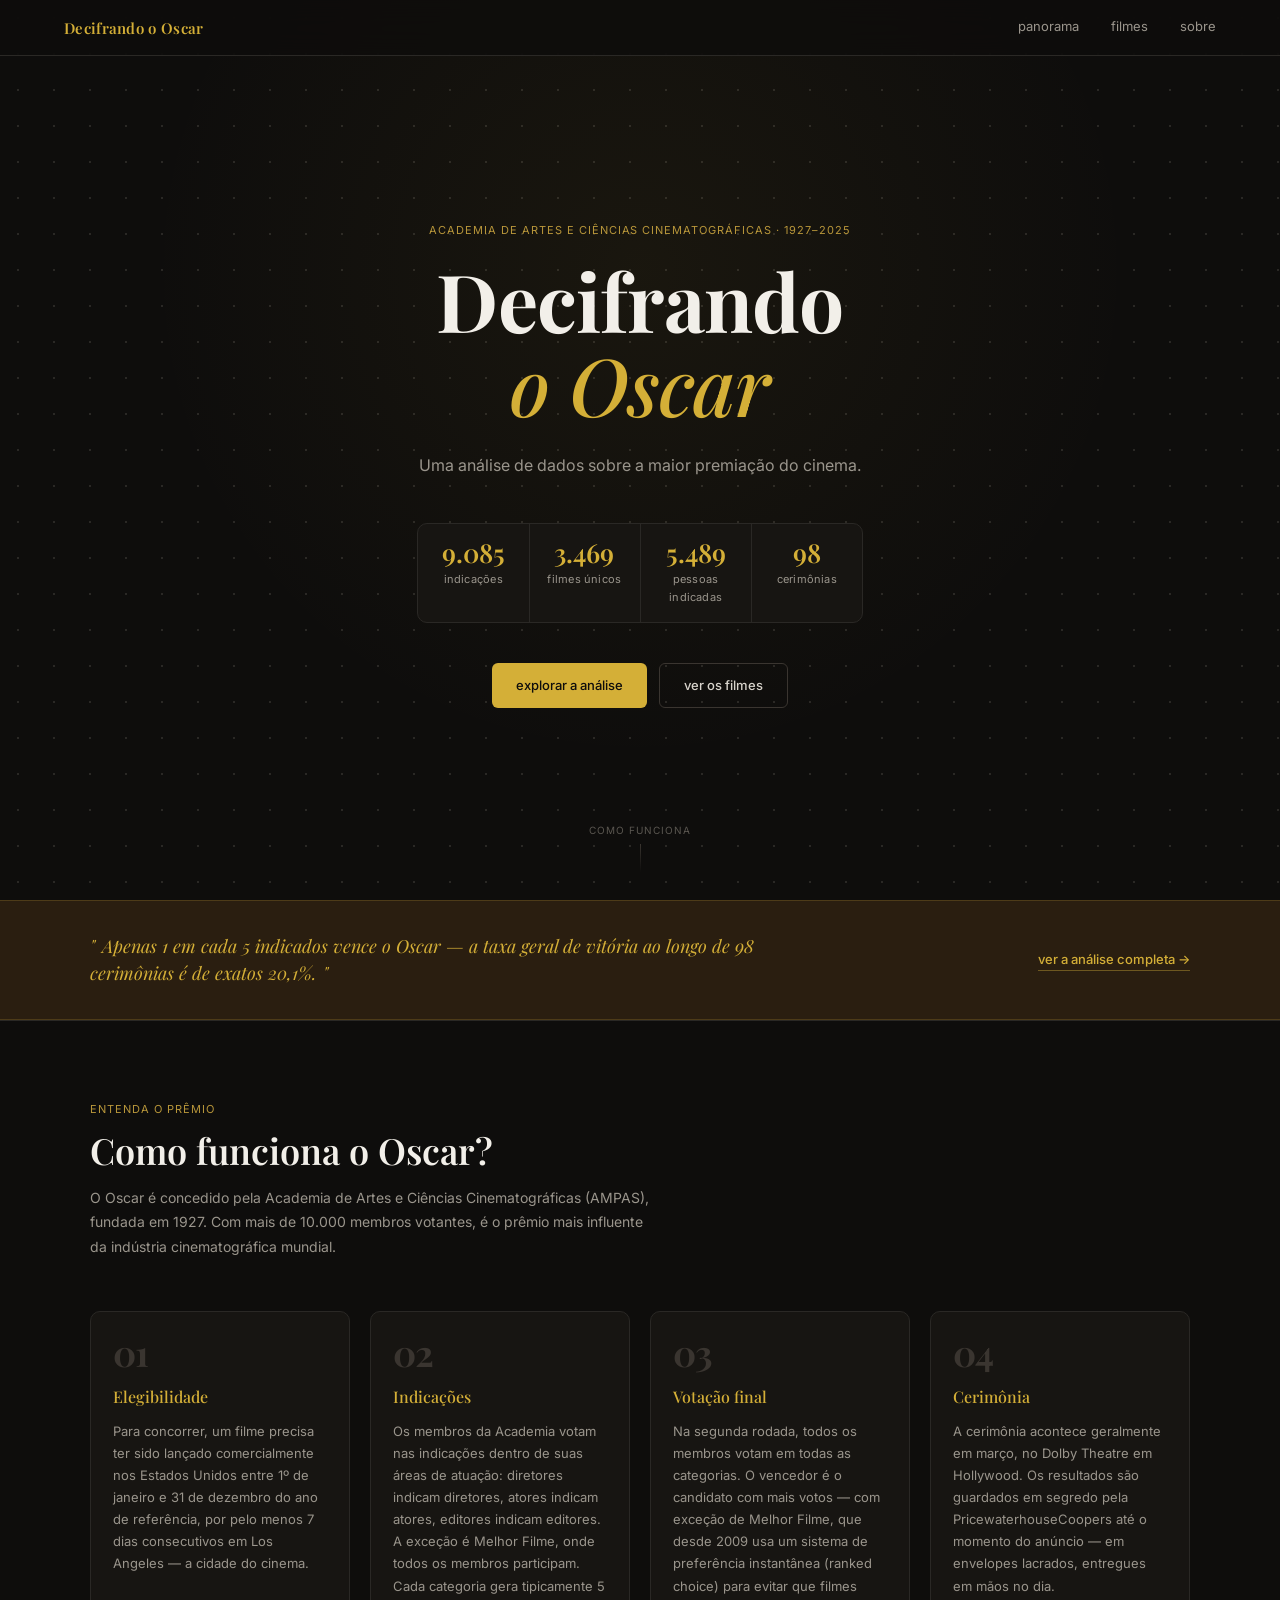
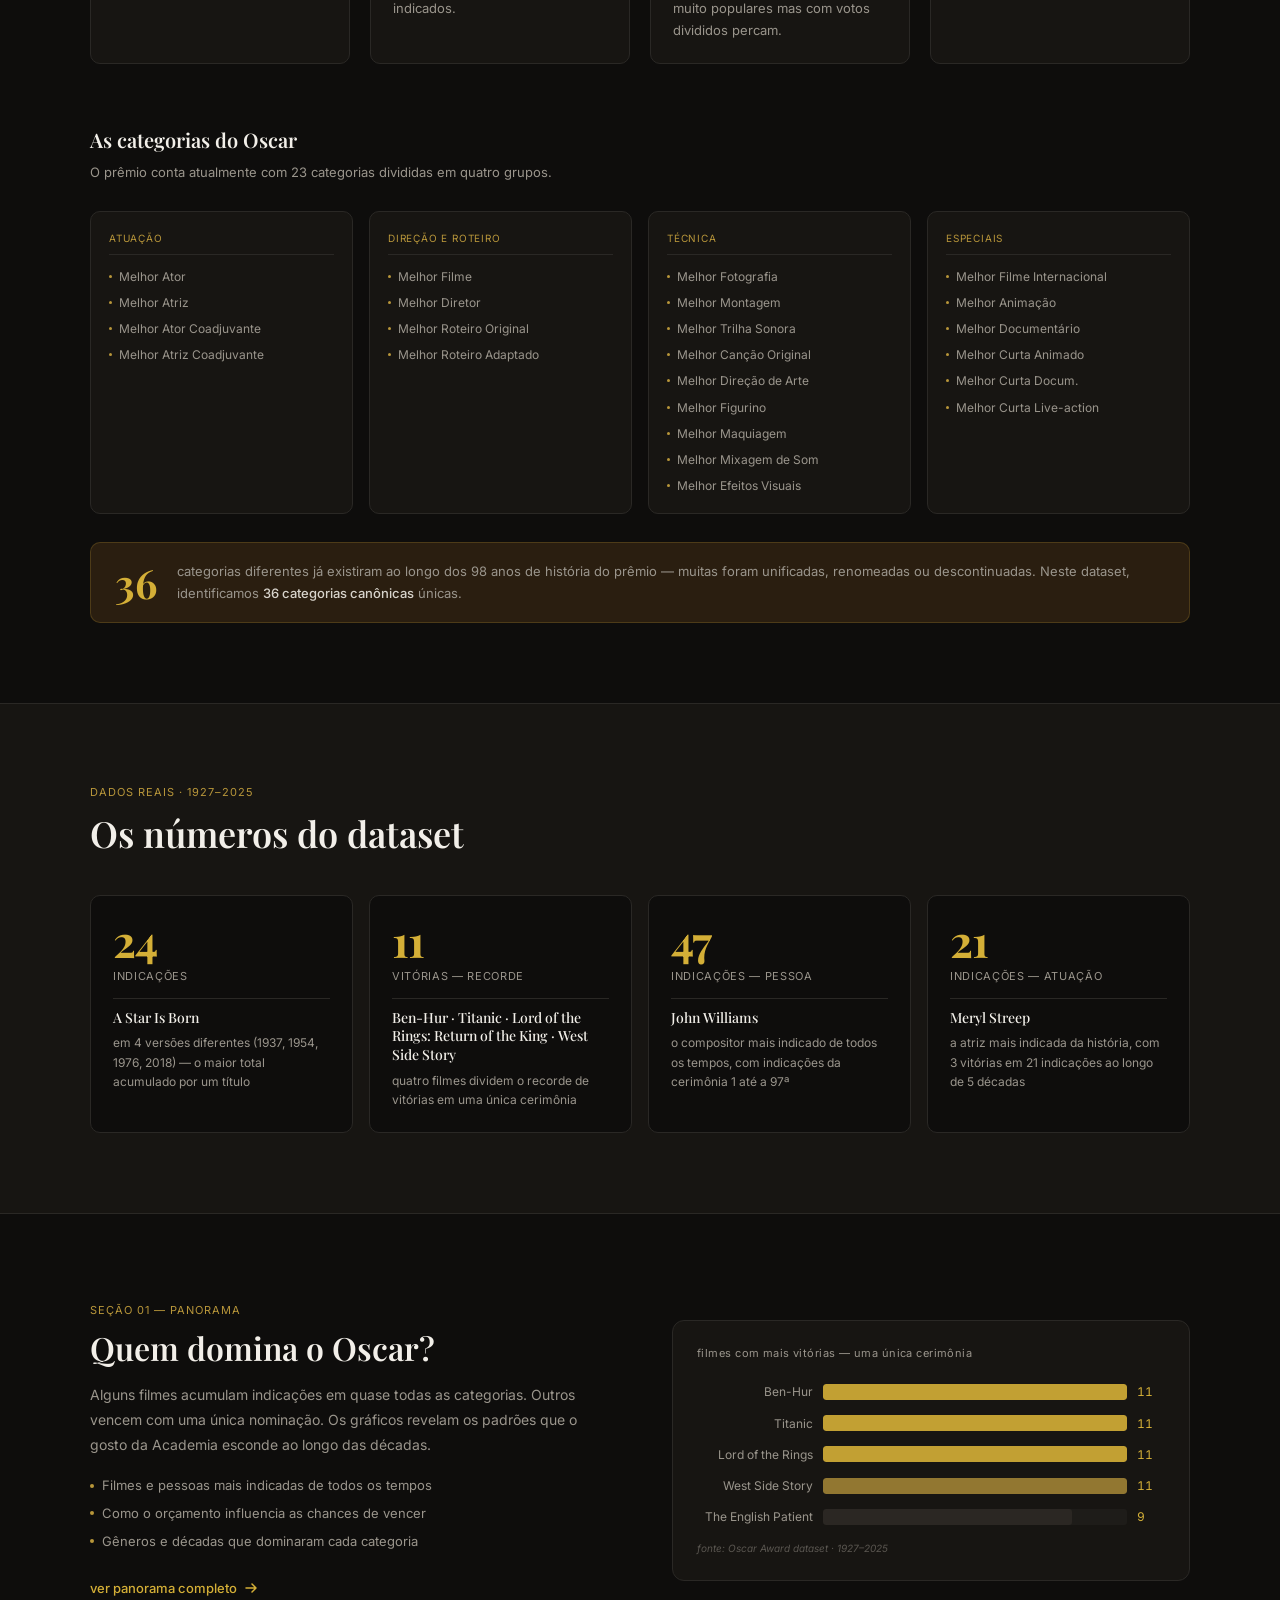
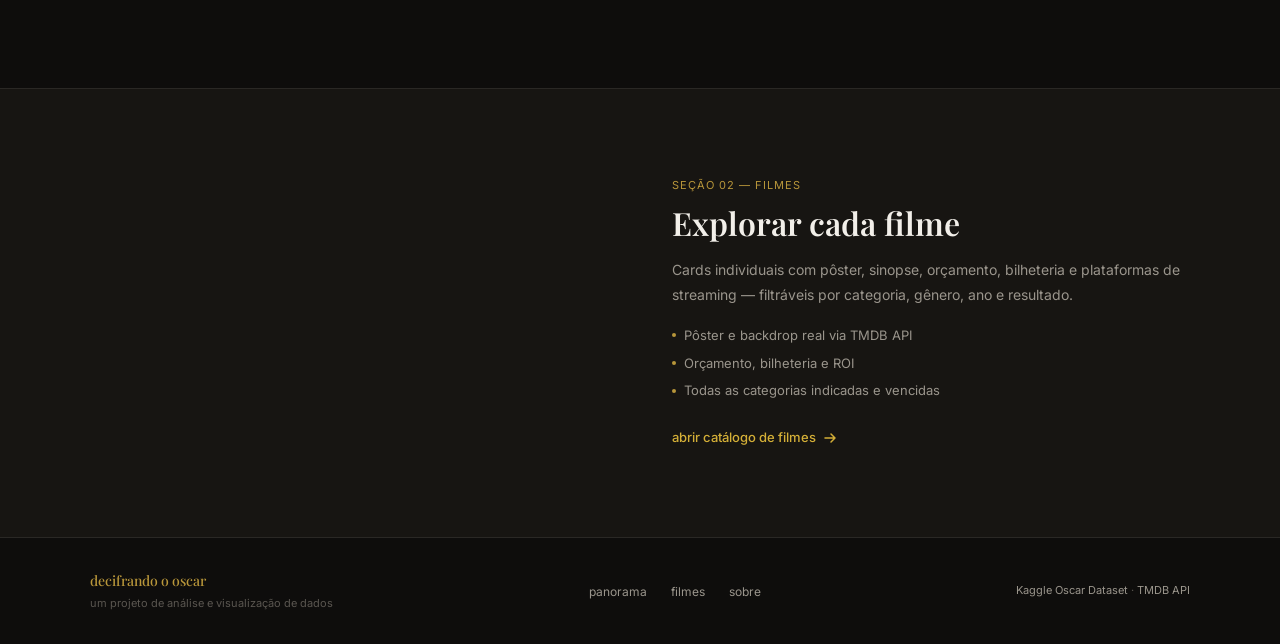
==== index.html @ a8ecb02d "Add pages" ====
<!DOCTYPE html>
<html lang="pt-BR">
<head>
  <meta charset="UTF-8" />
  <meta name="viewport" content="width=device-width, initial-scale=1.0" />
  <title>Decifrando o Oscar</title>
  <meta name="description" content="Uma análise de dados sobre 98 cerimônias de Oscar: 9.085 indicações, 3.469 filmes únicos, de 1927 a 2025." />
  <link rel="preconnect" href="https://fonts.googleapis.com" />
  <link rel="preconnect" href="https://fonts.gstatic.com" crossorigin />
  <link href="https://fonts.googleapis.com/css2?family=Playfair+Display:ital,wght@0,500;0,600;0,700;1,500&family=Inter:wght@400;500&display=swap" rel="stylesheet" />
  <link rel="stylesheet" href="css/main.css" />
  <link rel="stylesheet" href="css/home.css" />
</head>
<body>

  <!-- NAV -->
  <header class="nav" role="banner">
    <a href="index.html" class="nav__logo" aria-label="Decifrando o Oscar — início">Decifrando o Oscar</span></a>
    <button class="nav__toggle" aria-label="Abrir menu" aria-expanded="false" aria-controls="nav-links">
      <span></span><span></span><span></span>
    </button>
    <nav id="nav-links" class="nav__links" role="navigation" aria-label="Menu principal">
      <a href="panorama.html">panorama</a>
      <a href="filmes.html">filmes</a>
      <a href="sobre.html">sobre</a>
    </nav>
  </header>

  <main>

    <!-- ── HERO ──────────────────────────────────────────────── -->
    <section class="hero" aria-labelledby="hero-title">
      <div class="hero__bg" aria-hidden="true"></div>
      <div class="hero__content">
        <p class="hero__eyebrow">academia de artes e ciências cinematográficas · 1927–2025</p>
        <h1 id="hero-title" class="hero__title">
          Decifrando<br /><em>o Oscar</em>
        </h1>
        <p class="hero__sub">
          <!-- 9.085 indicações. 1.826 vencedores. 98 cerimônias. -->
          Uma análise de dados sobre a maior premiação do cinema.
        </p>

        <div class="hero__stats" role="list" aria-label="Números reais do dataset">
          <div class="hero__stat" role="listitem">
            <span class="hero__stat-num" data-target="9085">0</span>
            <span class="hero__stat-label">indicações</span>
          </div>
          <div class="hero__stat-divider" aria-hidden="true"></div>
          <div class="hero__stat" role="listitem">
            <span class="hero__stat-num" data-target="3469">0</span>
            <span class="hero__stat-label">filmes únicos</span>
          </div>
          <div class="hero__stat-divider" aria-hidden="true"></div>
          <div class="hero__stat" role="listitem">
            <span class="hero__stat-num" data-target="5489">0</span>
            <span class="hero__stat-label">pessoas indicadas</span>
          </div>
          <div class="hero__stat-divider" aria-hidden="true"></div>
          <div class="hero__stat" role="listitem">
            <span class="hero__stat-num" data-target="98">0</span>
            <span class="hero__stat-label">cerimônias</span>
          </div>
        </div>

        <div class="hero__ctas">
          <a href="pages/panorama.html" class="btn btn--primary">explorar a análise</a>
          <a href="pages/filmes.html"   class="btn btn--ghost">ver os filmes</a>
        </div>
      </div>
      <div class="hero__scroll" aria-hidden="true">
        <span class="hero__scroll-label">como funciona</span>
        <span class="hero__scroll-arrow"></span>
      </div>
    </section>

    <!-- ── CURIOSIDADE DESTAQUE ───────────────────────────────── -->
    <section class="highlight" aria-label="Curiosidade em destaque">
      <div class="highlight__inner">
        <p class="highlight__quote">
          Apenas 1 em cada 5 indicados vence o Oscar — a taxa geral de vitória
          ao longo de 98 cerimônias é de exatos 20,1%.
        </p>
        <a href="pages/panorama.html" class="highlight__cta">ver a análise completa →</a>
      </div>
    </section>

    <!-- ── COMO FUNCIONA O OSCAR ──────────────────────────────── -->
    <section class="como-funciona" aria-labelledby="como-funciona-title">
      <div class="como-funciona__inner">

        <div class="como-funciona__header">
          <p class="section-eyebrow">entenda o prêmio</p>
          <h2 id="como-funciona-title" class="section-title">Como funciona o Oscar?</h2>
          <p class="section-sub">
            O Oscar é concedido pela Academia de Artes e Ciências Cinematográficas (AMPAS),
            fundada em 1927. Com mais de 10.000 membros votantes, é o prêmio mais influente
            da indústria cinematográfica mundial.
          </p>
        </div>

        <div class="processo">

          <div class="processo__etapa">
            <div class="processo__num" aria-hidden="true">01</div>
            <div class="processo__conteudo">
              <h3 class="processo__titulo">Elegibilidade</h3>
              <p class="processo__texto">
                Para concorrer, um filme precisa ter sido lançado comercialmente nos
                Estados Unidos entre 1º de janeiro e 31 de dezembro do ano de referência,
                por pelo menos 7 dias consecutivos em Los Angeles — a cidade do cinema.
              </p>
            </div>
          </div>

          <div class="processo__etapa">
            <div class="processo__num" aria-hidden="true">02</div>
            <div class="processo__conteudo">
              <h3 class="processo__titulo">Indicações</h3>
              <p class="processo__texto">
                Os membros da Academia votam nas indicações dentro de suas áreas de atuação:
                diretores indicam diretores, atores indicam atores, editores indicam editores.
                A exceção é Melhor Filme, onde todos os membros participam.
                Cada categoria gera tipicamente 5 indicados.
              </p>
            </div>
          </div>

          <div class="processo__etapa">
            <div class="processo__num" aria-hidden="true">03</div>
            <div class="processo__conteudo">
              <h3 class="processo__titulo">Votação final</h3>
              <p class="processo__texto">
                Na segunda rodada, todos os membros votam em todas as categorias.
                O vencedor é o candidato com mais votos — com exceção de Melhor Filme,
                que desde 2009 usa um sistema de preferência instantânea (ranked choice)
                para evitar que filmes muito populares mas com votos divididos percam.
              </p>
            </div>
          </div>

          <div class="processo__etapa">
            <div class="processo__num" aria-hidden="true">04</div>
            <div class="processo__conteudo">
              <h3 class="processo__titulo">Cerimônia</h3>
              <p class="processo__texto">
                A cerimônia acontece geralmente em março, no Dolby Theatre em Hollywood.
                Os resultados são guardados em segredo pela PricewaterhouseCoopers até
                o momento do anúncio — em envelopes lacrados, entregues em mãos no dia.
              </p>
            </div>
          </div>

        </div>

        <!-- CATEGORIAS -->
        <div class="categorias">
          <h3 class="categorias__titulo">As categorias do Oscar</h3>
          <p class="categorias__sub">O prêmio conta atualmente com 23 categorias divididas em quatro grupos.</p>

          <div class="categorias__grid">

            <div class="cat-grupo">
              <p class="cat-grupo__label">atuação</p>
              <ul class="cat-grupo__lista">
                <li>Melhor Ator</li>
                <li>Melhor Atriz</li>
                <li>Melhor Ator Coadjuvante</li>
                <li>Melhor Atriz Coadjuvante</li>
              </ul>
            </div>

            <div class="cat-grupo">
              <p class="cat-grupo__label">direção e roteiro</p>
              <ul class="cat-grupo__lista">
                <li>Melhor Filme</li>
                <li>Melhor Diretor</li>
                <li>Melhor Roteiro Original</li>
                <li>Melhor Roteiro Adaptado</li>
              </ul>
            </div>

            <div class="cat-grupo">
              <p class="cat-grupo__label">técnica</p>
              <ul class="cat-grupo__lista">
                <li>Melhor Fotografia</li>
                <li>Melhor Montagem</li>
                <li>Melhor Trilha Sonora</li>
                <li>Melhor Canção Original</li>
                <li>Melhor Direção de Arte</li>
                <li>Melhor Figurino</li>
                <li>Melhor Maquiagem</li>
                <li>Melhor Mixagem de Som</li>
                <li>Melhor Efeitos Visuais</li>
              </ul>
            </div>

            <div class="cat-grupo">
              <p class="cat-grupo__label">especiais</p>
              <ul class="cat-grupo__lista">
                <li>Melhor Filme Internacional</li>
                <li>Melhor Animação</li>
                <li>Melhor Documentário</li>
                <li>Melhor Curta Animado</li>
                <li>Melhor Curta Docum.</li>
                <li>Melhor Curta Live-action</li>
              </ul>
            </div>

          </div>

          <div class="categorias__nota" role="note">
            <span class="categorias__nota-num">36</span>
            <p>categorias diferentes já existiram ao longo dos 98 anos de história do prêmio —
            muitas foram unificadas, renomeadas ou descontinuadas. Neste dataset,
            identificamos <strong>36 categorias canônicas</strong> únicas.</p>
          </div>
        </div>

      </div>
    </section>

    <!-- ── RECORDES DO DATASET ────────────────────────────────── -->
    <section class="recordes" aria-labelledby="recordes-title">
      <div class="recordes__inner">
        <div class="recordes__header">
          <p class="section-eyebrow">dados reais · 1927–2025</p>
          <h2 id="recordes-title" class="section-title">Os números do dataset</h2>
        </div>

        <div class="recordes__grid">

          <div class="recorde-card">
            <p class="recorde-card__num">24</p>
            <p class="recorde-card__label">indicações</p>
            <p class="recorde-card__filme">A Star Is Born</p>
            <p class="recorde-card__detalhe">em 4 versões diferentes (1937, 1954, 1976, 2018) — o maior total acumulado por um título</p>
          </div>

          <div class="recorde-card">
            <p class="recorde-card__num">11</p>
            <p class="recorde-card__label">vitórias — recorde</p>
            <p class="recorde-card__filme">Ben-Hur · Titanic · Lord of the Rings: Return of the King · West Side Story</p>
            <p class="recorde-card__detalhe">quatro filmes dividem o recorde de vitórias em uma única cerimônia</p>
          </div>

          <div class="recorde-card">
            <p class="recorde-card__num">47</p>
            <p class="recorde-card__label">indicações — pessoa</p>
            <p class="recorde-card__filme">John Williams</p>
            <p class="recorde-card__detalhe">o compositor mais indicado de todos os tempos, com indicações da cerimônia 1 até a 97ª</p>
          </div>

          <div class="recorde-card">
            <p class="recorde-card__num">21</p>
            <p class="recorde-card__label">indicações — atuação</p>
            <p class="recorde-card__filme">Meryl Streep</p>
            <p class="recorde-card__detalhe">a atriz mais indicada da história, com 3 vitórias em 21 indicações ao longo de 5 décadas</p>
          </div>

        </div>
      </div>
    </section>

    <!-- ── TEASER PANORAMA ────────────────────────────────────── -->
    <section class="teaser" aria-labelledby="teaser-panorama-title">
      <div class="teaser__inner">

        <div class="teaser__text">
          <p class="teaser__eyebrow">seção 01 — panorama</p>
          <h2 id="teaser-panorama-title" class="teaser__title">Quem domina o Oscar?</h2>
          <p class="teaser__body">
            Alguns filmes acumulam indicações em quase todas as categorias.
            Outros vencem com uma única nominação. Os gráficos revelam os padrões
            que o gosto da Academia esconde ao longo das décadas.
          </p>
          <ul class="teaser__topics" aria-label="Tópicos abordados">
            <li>Filmes e pessoas mais indicadas de todos os tempos</li>
            <li>Como o orçamento influencia as chances de vencer</li>
            <li>Gêneros e décadas que dominaram cada categoria</li>
          </ul>
          <a href="pages/panorama.html" class="teaser__link">
            ver panorama completo
            <svg width="16" height="16" viewBox="0 0 16 16" fill="none" aria-hidden="true">
              <path d="M3 8h10M9 4l4 4-4 4" stroke="currentColor" stroke-width="1.5" stroke-linecap="round" stroke-linejoin="round"/>
            </svg>
          </a>
        </div>

        <div class="teaser__chart" aria-label="Prévia: filmes com mais vitórias únicas">
          <p class="teaser__chart-label">filmes com mais vitórias — uma única cerimônia</p>
          <div class="bar-list" role="list">
            <div class="bar-item" role="listitem" style="--pct:100%">
              <span class="bar-item__name">Ben-Hur</span>
              <div class="bar-item__track"><div class="bar-item__fill"></div></div>
              <span class="bar-item__val">11</span>
            </div>
            <div class="bar-item" role="listitem" style="--pct:100%">
              <span class="bar-item__name">Titanic</span>
              <div class="bar-item__track"><div class="bar-item__fill"></div></div>
              <span class="bar-item__val">11</span>
            </div>
            <div class="bar-item" role="listitem" style="--pct:100%">
              <span class="bar-item__name">Lord of the Rings</span>
              <div class="bar-item__track"><div class="bar-item__fill"></div></div>
              <span class="bar-item__val">11</span>
            </div>
            <div class="bar-item" role="listitem" style="--pct:100%">
              <span class="bar-item__name">West Side Story</span>
              <div class="bar-item__track"><div class="bar-item__fill bar-item__fill--hi"></div></div>
              <span class="bar-item__val">11</span>
            </div>
            <div class="bar-item" role="listitem" style="--pct:82%">
              <span class="bar-item__name">The English Patient</span>
              <div class="bar-item__track"><div class="bar-item__fill bar-item__fill--dim"></div></div>
              <span class="bar-item__val">9</span>
            </div>
          </div>
          <p class="teaser__chart-note">fonte: Oscar Award dataset · 1927–2025</p>
        </div>

      </div>
    </section>

    <!-- ── TEASER FILMES ──────────────────────────────────────── -->
    <section class="teaser teaser--alt" aria-labelledby="teaser-filmes-title">
      <div class="teaser__inner teaser__inner--rev">

        <div class="teaser__text">
          <p class="teaser__eyebrow">seção 02 — filmes</p>
          <h2 id="teaser-filmes-title" class="teaser__title">Explorar cada filme</h2>
          <p class="teaser__body">
            Cards individuais com pôster, sinopse, orçamento, bilheteria
            e plataformas de streaming — filtráveis por categoria, gênero, ano e resultado.
          </p>
          <ul class="teaser__topics" aria-label="Dados disponíveis por filme">
            <li>Pôster e backdrop real via TMDB API</li>
            <li>Orçamento, bilheteria e ROI</li>
            <li>Todas as categorias indicadas e vencidas</li>
          </ul>
          <a href="pages/filmes.html" class="teaser__link">
            abrir catálogo de filmes
            <svg width="16" height="16" viewBox="0 0 16 16" fill="none" aria-hidden="true">
              <path d="M3 8h10M9 4l4 4-4 4" stroke="currentColor" stroke-width="1.5" stroke-linecap="round" stroke-linejoin="round"/>
            </svg>
          </a>
        </div>

        <div id="random-poster-grid" class="poster-grid" aria-label="Prévia de filmes do catálogo">
  <!-- Os 4 filmes aleatórios serão carregados aqui via JavaScript -->
</div>

</div>

      </div>
    </section>

  </main>

  <!-- FOOTER -->
  <footer class="footer" role="contentinfo">
    <div class="footer__inner">
      <div>
        <p class="footer__brand">decifrando o oscar</p>
        <p class="footer__tagline">um projeto de análise e visualização de dados</p>
      </div>
      <nav class="footer__nav" aria-label="Links do rodapé">
        <a href="pages/panorama.html">panorama</a>
        <a href="pages/filmes.html">filmes</a>
        <a href="pages/sobre.html">sobre</a>
      </nav>
      <p class="footer__credit">
        <a href="https://www.kaggle.com" target="_blank" rel="noopener">Kaggle Oscar Dataset</a>
        · <a href="https://www.themoviedb.org" target="_blank" rel="noopener">TMDB API</a>
      </p>
    </div>
  </footer>

  <script src="js/tema-oscar.js"></script>
  <script src="js/home.js"></script>
</body>
</html>
---- css/main.css ----
/* ════════════════════════════════════════════════════════════
   main.css — Decifrando o Oscar
   Paleta: grafite · dourado · vermelho escuro · areia
   Tipografia: Playfair Display (títulos) + Inter (corpo/UI)
   ════════════════════════════════════════════════════════════ */

*, *::before, *::after { box-sizing: border-box; margin: 0; padding: 0; }

:root {
  --c-bg:         #0E0D0C;
  --c-surface:    #171512;
  --c-surface-2:  #1E1C19;
  --c-border:     #2A2825;
  --c-border-2:   #3A3530;

  --c-gold:       #D4AF37;
  --c-gold-dim:   #B8963A;
  --c-gold-bg:    #2A1E10;

  --c-text:       #F2EFE9;
  --c-text-2:     #D8D4CC;
  --c-text-muted: #9A958C;
  --c-text-faint: #5A5650;

  --f-display: 'Playfair Display', Georgia, serif;
  --f-body:    'Inter', system-ui, sans-serif;

  --nav-h:  56px;
  --max-w:  1100px;
  --pad-x:  clamp(20px, 5vw, 64px);
  --ease:   cubic-bezier(0.22, 1, 0.36, 1);
}

html { scroll-behavior: smooth; }

body {
  background: var(--c-bg);
  color:       var(--c-text-2);
  font-family: var(--f-body);
  font-size:   15px;
  line-height: 1.6;
  -webkit-font-smoothing: antialiased;
}

img { display: block; max-width: 100%; }
a   { color: inherit; text-decoration: none; }

/* ── NAVEGAÇÃO ─────────────────────────────────────────────── */
.nav {
  position: fixed;
  inset: 0 0 auto 0;
  z-index: 100;
  height: var(--nav-h);
  display: flex;
  align-items: center;
  justify-content: space-between;
  padding: 0 var(--pad-x);
  background: rgba(14,13,12,0.88);
  backdrop-filter: blur(14px);
  -webkit-backdrop-filter: blur(14px);
  border-bottom: 0.5px solid var(--c-border);
}

.nav__logo {
  font-family: var(--f-display);
  font-weight: 600;
  font-size:   15px;
  color:       var(--c-gold);
  letter-spacing: 0.02em;
  transition:  opacity 0.2s;
}
.nav__logo:hover { opacity: 0.75; }

.nav__links { display: flex; gap: 32px; }
.nav__links a {
  font-size: 13px;
  color: var(--c-text-muted);
  position: relative;
  padding-bottom: 3px;
  transition: color 0.2s;
}
.nav__links a::after {
  content: '';
  position: absolute;
  inset: auto 0 -1px 0;
  height: 1px;
  background: var(--c-gold);
  transform: scaleX(0);
  transform-origin: left;
  transition: transform 0.25s var(--ease);
}
.nav__links a:hover,
.nav__links a[aria-current="page"] { color: var(--c-gold); }
.nav__links a:hover::after,
.nav__links a[aria-current="page"]::after { transform: scaleX(1); }

.nav__toggle {
  display: none;
  flex-direction: column;
  gap: 5px;
  background: none;
  border: none;
  cursor: pointer;
  padding: 6px;
}
.nav__toggle span {
  display: block;
  width: 22px; height: 1.5px;
  background: var(--c-text-muted);
  transition: transform 0.25s, opacity 0.2s;
}

/* ── BOTÕES ────────────────────────────────────────────────── */
.btn {
  display: inline-flex;
  align-items: center;
  font-family: var(--f-body);
  font-size:   13px;
  font-weight: 500;
  border-radius: 6px;
  padding: 11px 24px;
  cursor: pointer;
  border: none;
  transition: opacity 0.2s, transform 0.15s, border-color 0.2s, color 0.2s;
}
.btn:active { transform: scale(0.97); }

.btn--primary { background: var(--c-gold); color: #0E0D0C; }
.btn--primary:hover { opacity: 0.85; }

.btn--ghost {
  background: transparent;
  color: var(--c-text-2);
  border: 0.5px solid var(--c-border-2);
}
.btn--ghost:hover { border-color: var(--c-gold); color: var(--c-gold); }

/* ── HERO ──────────────────────────────────────────────────── */
.hero {
  position: relative;
  min-height: 100vh;
  display: flex;
  flex-direction: column;
  align-items: center;
  justify-content: center;
  text-align: center;
  padding: calc(var(--nav-h) + 64px) var(--pad-x) 90px;
  overflow: hidden;
}

/* grade de pontos ao fundo */
.hero__bg {
  position: absolute;
  inset: 0;
  background-image:
    radial-gradient(circle at 50% 30%, rgba(212,175,55,0.06) 0%, transparent 55%),
    radial-gradient(var(--c-border) 1px, transparent 1px);
  background-size: 100% 100%, 36px 36px;
  pointer-events: none;
}

.hero__content {
  position: relative;
  z-index: 1;
  max-width: 660px;
}

.hero__eyebrow {
  font-size: 11px;
  letter-spacing: 0.09em;
  text-transform: uppercase;
  color: var(--c-gold-dim);
  margin-bottom: 18px;
}

.hero__title {
  font-family: var(--f-display);
  font-weight: 700;
  font-size:   clamp(44px, 9vw, 80px);
  line-height: 1.06;
  color:       var(--c-text);
  margin-bottom: 24px;
  letter-spacing: -0.01em;
}
.hero__title em {
  font-style: italic;
  font-weight: 500;
  color: var(--c-gold);
}

.hero__sub {
  font-size: clamp(14px, 1.8vw, 16px);
  color: var(--c-text-muted);
  max-width: 500px;
  margin: 0 auto 44px;
  line-height: 1.75;
}

/* bloco de estatísticas */
.hero__stats {
  display: flex;
  align-items: stretch;
  justify-content: center;
  margin-bottom: 40px;
  border: 0.5px solid var(--c-border);
  border-radius: 10px;
  overflow: hidden;
  background: var(--c-surface);
}
.hero__stat { flex: 1; padding: 16px 18px; text-align: center; }
.hero__stat-num {
  display: block;
  font-family: var(--f-display);
  font-weight: 600;
  font-size: 26px;
  color: var(--c-gold);
  line-height: 1;
  margin-bottom: 5px;
}
.hero__stat-label {
  display: block;
  font-size: 11px;
  color: var(--c-text-muted);
  letter-spacing: 0.02em;
}
.hero__stat-divider {
  width: 0.5px;
  background: var(--c-border);
  flex-shrink: 0;
}

.hero__ctas { display: flex; gap: 12px; justify-content: center; flex-wrap: wrap; }

/* seta de scroll */
.hero__scroll {
  position: absolute;
  bottom: 28px; left: 50%;
  transform: translateX(-50%);
  display: flex;
  flex-direction: column;
  align-items: center;
  gap: 6px;
  z-index: 1;
}
.hero__scroll-label {
  font-size: 10px;
  letter-spacing: 0.1em;
  color: var(--c-text-faint);
  text-transform: uppercase;
}
.hero__scroll-arrow {
  display: block;
  width: 1px; height: 28px;
  background: linear-gradient(to bottom, var(--c-border-2), transparent);
  animation: scrollPulse 2s ease-in-out infinite;
}
@keyframes scrollPulse {
  0%   { opacity: 0; transform: scaleY(0.1); transform-origin: top; }
  50%  { opacity: 1; transform: scaleY(1); }
  100% { opacity: 0; transform: scaleY(1); transform-origin: bottom; }
}

/* ── DESTAQUE / CURIOSIDADE ────────────────────────────────── */
.highlight {
  background: var(--c-gold-bg);
  border-top:    0.5px solid rgba(212,175,55,0.2);
  border-bottom: 0.5px solid rgba(212,175,55,0.2);
  padding: 32px var(--pad-x);
}
.highlight__inner {
  max-width: var(--max-w);
  margin: 0 auto;
  display: flex;
  align-items: center;
  justify-content: space-between;
  gap: 24px;
  flex-wrap: wrap;
}
.highlight__quote {
  font-family: var(--f-display);
  font-style: italic;
  font-size: clamp(15px, 2vw, 18px);
  color: var(--c-gold);
  line-height: 1.5;
  max-width: 680px;
}
.highlight__quote::before { content: '"'; margin-right: 2px; }
.highlight__quote::after  { content: '"'; margin-left:  2px; }

.highlight__cta {
  font-size: 13px;
  font-weight: 500;
  color: var(--c-gold);
  white-space: nowrap;
  border-bottom: 1px solid rgba(212,175,55,0.4);
  padding-bottom: 1px;
  transition: border-color 0.2s;
  flex-shrink: 0;
}
.highlight__cta:hover { border-color: var(--c-gold); }

/* ── TEASERS ───────────────────────────────────────────────── */
.teaser {
  padding: 88px var(--pad-x);
  border-top: 0.5px solid var(--c-border);
}
.teaser--alt { background: var(--c-surface); }

.teaser__inner {
  max-width: var(--max-w);
  margin: 0 auto;
  display: grid;
  grid-template-columns: 1fr 1fr;
  gap: 64px;
  align-items: center;
}
.teaser__inner--rev { direction: rtl; }
.teaser__inner--rev > * { direction: ltr; }

.teaser__eyebrow {
  font-size: 11px;
  letter-spacing: 0.09em;
  text-transform: uppercase;
  color: var(--c-gold-dim);
  margin-bottom: 10px;
}
.teaser__title {
  font-family: var(--f-display);
  font-weight: 600;
  font-size: clamp(24px, 3vw, 32px);
  color: var(--c-text);
  line-height: 1.2;
  margin-bottom: 14px;
}
.teaser__body {
  font-size: 14px;
  color: var(--c-text-muted);
  line-height: 1.8;
  margin-bottom: 18px;
}

.teaser__topics {
  list-style: none;
  display: flex;
  flex-direction: column;
  gap: 7px;
  margin-bottom: 24px;
}
.teaser__topics li {
  font-size: 13px;
  color: var(--c-text-muted);
  display: flex;
  align-items: center;
  gap: 8px;
}
.teaser__topics li::before {
  content: '';
  display: inline-block;
  width: 4px; height: 4px;
  border-radius: 50%;
  background: var(--c-gold-dim);
  flex-shrink: 0;
}

.teaser__link {
  display: inline-flex;
  align-items: center;
  gap: 6px;
  font-size: 13px;
  font-weight: 500;
  color: var(--c-gold);
  transition: gap 0.2s;
}
.teaser__link:hover { gap: 10px; }

/* gráfico de barras */
.teaser__chart {
  background: var(--c-surface);
  border: 0.5px solid var(--c-border);
  border-radius: 12px;
  padding: 24px;
}
.teaser--alt .teaser__chart { background: var(--c-bg); }

.teaser__chart-label {
  font-size: 11px;
  color: var(--c-text-muted);
  letter-spacing: 0.04em;
  margin-bottom: 20px;
}
.teaser__chart-note {
  font-size: 10px;
  color: var(--c-text-faint);
  margin-top: 14px;
  font-style: italic;
}

.bar-list { display: flex; flex-direction: column; gap: 12px; }
.bar-item {
  display: grid;
  grid-template-columns: 116px 1fr 28px;
  align-items: center;
  gap: 10px;
}
.bar-item__name {
  font-size: 12px;
  color: var(--c-text-muted);
  text-align: right;
  white-space: nowrap;
  overflow: hidden;
  text-overflow: ellipsis;
}
.bar-item__track {
  height: 16px;
  background: var(--c-surface-2);
  border-radius: 3px;
  overflow: hidden;
}
.bar-item__fill {
  height: 100%;
  width: var(--pct);
  background: var(--c-gold);
  border-radius: 3px;
  opacity: 0;
  transform: scaleX(0);
  transform-origin: left;
  transition: transform 0.9s var(--ease), opacity 0.3s;
}
.bar-item__fill--hi  { background: var(--c-gold-dim); }
.bar-item__fill--dim { background: var(--c-border-2); }
.bar-item.visible .bar-item__fill     { opacity: 0.9; transform: scaleX(1); }
.bar-item.visible .bar-item__fill--hi { opacity: 0.75; }
.bar-item.visible .bar-item__fill--dim { opacity: 0.45; }
.bar-item__val {
  font-size: 12px;
  color: var(--c-gold);
  font-variant-numeric: tabular-nums;
}

/* grade de pôsteres */
.poster-grid {
  display: grid;
  grid-template-columns: 1fr 1fr;
  grid-template-rows: auto auto;
  gap: 10px;
}
.poster-grid__item {
  position: relative;
  border-radius: 8px;
  overflow: hidden;
  background: var(--c-surface-2);
  aspect-ratio: 2/3;
  cursor: pointer;
  transition: transform 0.3s var(--ease), border-color 0.2s;
  border: 0.5px solid var(--c-border);
}
.poster-grid__item:hover { transform: scale(1.02); border-color: var(--c-gold); }

.pg--large {
  grid-row: 1 / 3;
  aspect-ratio: 2/3;
}

.poster-grid__item img {
  width: 100%; height: 100%;
  object-fit: cover;
  transition: filter 0.3s;
}
.poster-grid__item:hover img { filter: brightness(0.75); }

.poster-grid__overlay {
  position: absolute;
  inset: auto 0 0 0;
  padding: 24px 12px 12px;
  background: linear-gradient(transparent, rgba(14,13,12,0.92));
  display: flex;
  flex-direction: column;
  gap: 4px;
  opacity: 0;
  transition: opacity 0.25s;
}
.poster-grid__item:hover .poster-grid__overlay { opacity: 1; }

.poster-grid__title {
  font-family: var(--f-display);
  font-weight: 500;
  font-size: 13px;
  color: var(--c-text);
  line-height: 1.3;
}

/* badges */
.badge {
  display: inline-block;
  font-size: 10px;
  font-weight: 500;
  border-radius: 4px;
  padding: 2px 8px;
}
.badge--win { background: var(--c-gold); color: #0E0D0C; }
.badge--nom {
  background: var(--c-gold-bg);
  color: var(--c-gold);
  border: 0.5px solid rgba(212,175,55,0.35);
}

/* ── FOOTER ────────────────────────────────────────────────── */
.footer {
  border-top: 0.5px solid var(--c-border);
  padding: 32px var(--pad-x);
}
.footer__inner {
  max-width: var(--max-w);
  margin: 0 auto;
  display: flex;
  align-items: center;
  justify-content: space-between;
  flex-wrap: wrap;
  gap: 16px;
}
.footer__brand {
  font-family: var(--f-display);
  font-weight: 500;
  font-size: 14px;
  color: var(--c-gold-dim);
}
.footer__tagline {
  font-size: 11px;
  color: var(--c-text-faint);
  margin-top: 2px;
}
.footer__nav {
  display: flex;
  gap: 24px;
}
.footer__nav a {
  font-size: 12px;
  color: var(--c-text-muted);
  transition: color 0.2s;
}
.footer__nav a:hover { color: var(--c-gold); }

.footer__credit {
  font-size: 11px;
  color: var(--c-text-faint);
}
.footer__credit a {
  color: var(--c-text-muted);
  transition: color 0.2s;
}
.footer__credit a:hover { color: var(--c-gold); }

/* ── RESPONSIVIDADE ────────────────────────────────────────── */
@media (max-width: 768px) {
  .nav__links {
    display: none;
    flex-direction: column;
    gap: 22px;
  }
  .nav__links.open {
    display: flex;
    position: fixed;
    inset: var(--nav-h) 0 0 0;
    background: var(--c-bg);
    padding: 40px var(--pad-x);
    border-top: 0.5px solid var(--c-border);
    z-index: 99;
  }
  .nav__links.open a { font-size: 20px; }
  .nav__toggle { display: flex; }

  .hero__stats {
    flex-direction: column;
    border-radius: 10px;
  }
  .hero__stat-divider {
    width: auto;
    height: 0.5px;
    background: var(--c-border);
  }

  .highlight__inner { flex-direction: column; gap: 14px; }

  .teaser__inner,
  .teaser__inner--rev {
    grid-template-columns: 1fr;
    direction: ltr;
    gap: 40px;
  }
  .teaser__inner--rev > * { direction: ltr; }

  .bar-item { grid-template-columns: 86px 1fr 24px; }

  .poster-grid { grid-template-columns: 1fr 1fr; }
  .pg--large { grid-row: auto; }

  .footer__inner { flex-direction: column; text-align: center; }
  .footer__nav   { justify-content: center; }
}

/* ── ACESSIBILIDADE ────────────────────────────────────────── */
@media (prefers-reduced-motion: reduce) {
  *, *::before, *::after {
    animation-duration:  0.01ms !important;
    transition-duration: 0.01ms !important;
  }
}
:focus-visible {
  outline: 2px solid var(--c-gold);
  outline-offset: 3px;
  border-radius: 3px;
}
---- css/home.css ----
/* ════════════════════════════════════════════════════════════
   home.css — Decifrando o Oscar
   Estilos específicos da página inicial
   ════════════════════════════════════════════════════════════ */

/* ── HELPERS COMPARTILHADOS ────────────────────────────────── */
.section-eyebrow {
  font-size: 11px;
  letter-spacing: 0.09em;
  text-transform: uppercase;
  color: var(--c-gold-dim);
  margin-bottom: 10px;
}
.section-title {
  font-family: var(--f-display);
  font-weight: 600;
  font-size: clamp(24px, 3.5vw, 36px);
  color: var(--c-text);
  line-height: 1.2;
  margin-bottom: 14px;
}
.section-sub {
  font-size: 14px;
  color: var(--c-text-muted);
  line-height: 1.75;
  max-width: 560px;
}

/* ── COMO FUNCIONA ─────────────────────────────────────────── */
.como-funciona {
  padding: 80px var(--pad-x);
  border-top: 0.5px solid var(--c-border);
}
.como-funciona__inner {
  max-width: var(--max-w);
  margin: 0 auto;
}
.como-funciona__header {
  margin-bottom: 52px;
}

/* processo em 4 etapas */
.processo {
  display: grid;
  grid-template-columns: repeat(4, 1fr);
  gap: 20px;
  margin-bottom: 60px;
}

.processo__etapa {
  background: var(--c-surface);
  border: 0.5px solid var(--c-border);
  border-radius: 10px;
  padding: 22px;
  position: relative;
  transition: border-color 0.2s;
}
.processo__etapa:hover { border-color: var(--c-border-2); }

.processo__num {
  font-family: var(--f-display);
  font-size: 36px;
  font-weight: 700;
  color: var(--c-border-2);
  line-height: 1;
  margin-bottom: 14px;
  letter-spacing: -0.02em;
}

.processo__titulo {
  font-family: var(--f-display);
  font-weight: 500;
  font-size: 16px;
  color: var(--c-gold);
  margin-bottom: 10px;
}

.processo__texto {
  font-size: 13px;
  color: var(--c-text-muted);
  line-height: 1.7;
}

/* categorias */
.categorias__titulo {
  font-family: var(--f-display);
  font-weight: 600;
  font-size: 20px;
  color: var(--c-text);
  margin-bottom: 6px;
}
.categorias__sub {
  font-size: 13px;
  color: var(--c-text-muted);
  margin-bottom: 28px;
}

.categorias__grid {
  display: grid;
  grid-template-columns: repeat(4, 1fr);
  gap: 16px;
  margin-bottom: 28px;
}

.cat-grupo {
  background: var(--c-surface);
  border: 0.5px solid var(--c-border);
  border-radius: 10px;
  padding: 18px;
}
.cat-grupo__label {
  font-size: 10px;
  letter-spacing: 0.08em;
  text-transform: uppercase;
  color: var(--c-gold-dim);
  margin-bottom: 12px;
  padding-bottom: 8px;
  border-bottom: 0.5px solid var(--c-border);
}
.cat-grupo__lista {
  list-style: none;
  display: flex;
  flex-direction: column;
  gap: 7px;
}
.cat-grupo__lista li {
  font-size: 12px;
  color: var(--c-text-muted);
  display: flex;
  align-items: center;
  gap: 7px;
}
.cat-grupo__lista li::before {
  content: '';
  width: 3px;
  height: 3px;
  border-radius: 50%;
  background: var(--c-gold-dim);
  flex-shrink: 0;
}

/* nota sobre 36 categorias */
.categorias__nota {
  display: flex;
  align-items: center;
  gap: 20px;
  background: var(--c-gold-bg);
  border: 0.5px solid rgba(212,175,55,0.2);
  border-radius: 10px;
  padding: 18px 24px;
}
.categorias__nota-num {
  font-family: var(--f-display);
  font-weight: 700;
  font-size: 40px;
  color: var(--c-gold);
  line-height: 1;
  flex-shrink: 0;
}
.categorias__nota p {
  font-size: 13px;
  color: var(--c-text-muted);
  line-height: 1.65;
}
.categorias__nota strong {
  color: var(--c-text-2);
  font-weight: 500;
}

/* ── RECORDES ──────────────────────────────────────────────── */
.recordes {
  padding: 80px var(--pad-x);
  border-top: 0.5px solid var(--c-border);
  background: var(--c-surface);
}
.recordes__inner {
  max-width: var(--max-w);
  margin: 0 auto;
}
.recordes__header {
  margin-bottom: 40px;
}
.recordes__grid {
  display: grid;
  grid-template-columns: repeat(4, 1fr);
  gap: 16px;
}

.recorde-card {
  background: var(--c-bg);
  border: 0.5px solid var(--c-border);
  border-radius: 10px;
  padding: 22px;
  display: flex;
  flex-direction: column;
  gap: 6px;
  transition: border-color 0.2s;
}
.recorde-card:hover { border-color: var(--c-gold-dim); }

.recorde-card__num {
  font-family: var(--f-display);
  font-weight: 700;
  font-size: 44px;
  color: var(--c-gold);
  line-height: 1;
  letter-spacing: -0.02em;
}
.recorde-card__label {
  font-size: 11px;
  letter-spacing: 0.06em;
  text-transform: uppercase;
  color: var(--c-text-muted);
}
.recorde-card__filme {
  font-family: var(--f-display);
  font-size: 14px;
  font-weight: 500;
  color: var(--c-text);
  line-height: 1.35;
  margin-top: 6px;
  padding-top: 10px;
  border-top: 0.5px solid var(--c-border);
}
.recorde-card__detalhe {
  font-size: 12px;
  color: var(--c-text-muted);
  line-height: 1.6;
}

/* ── RESPONSIVIDADE ────────────────────────────────────────── */
@media (max-width: 1024px) {
  .processo        { grid-template-columns: repeat(2, 1fr); }
  .categorias__grid { grid-template-columns: repeat(2, 1fr); }
  .recordes__grid  { grid-template-columns: repeat(2, 1fr); }
}

@media (max-width: 640px) {
  .processo        { grid-template-columns: 1fr; }
  .categorias__grid { grid-template-columns: 1fr 1fr; }
  .recordes__grid  { grid-template-columns: 1fr; }
  .categorias__nota { flex-direction: column; gap: 10px; }
  .categorias__nota-num { font-size: 32px; }
}
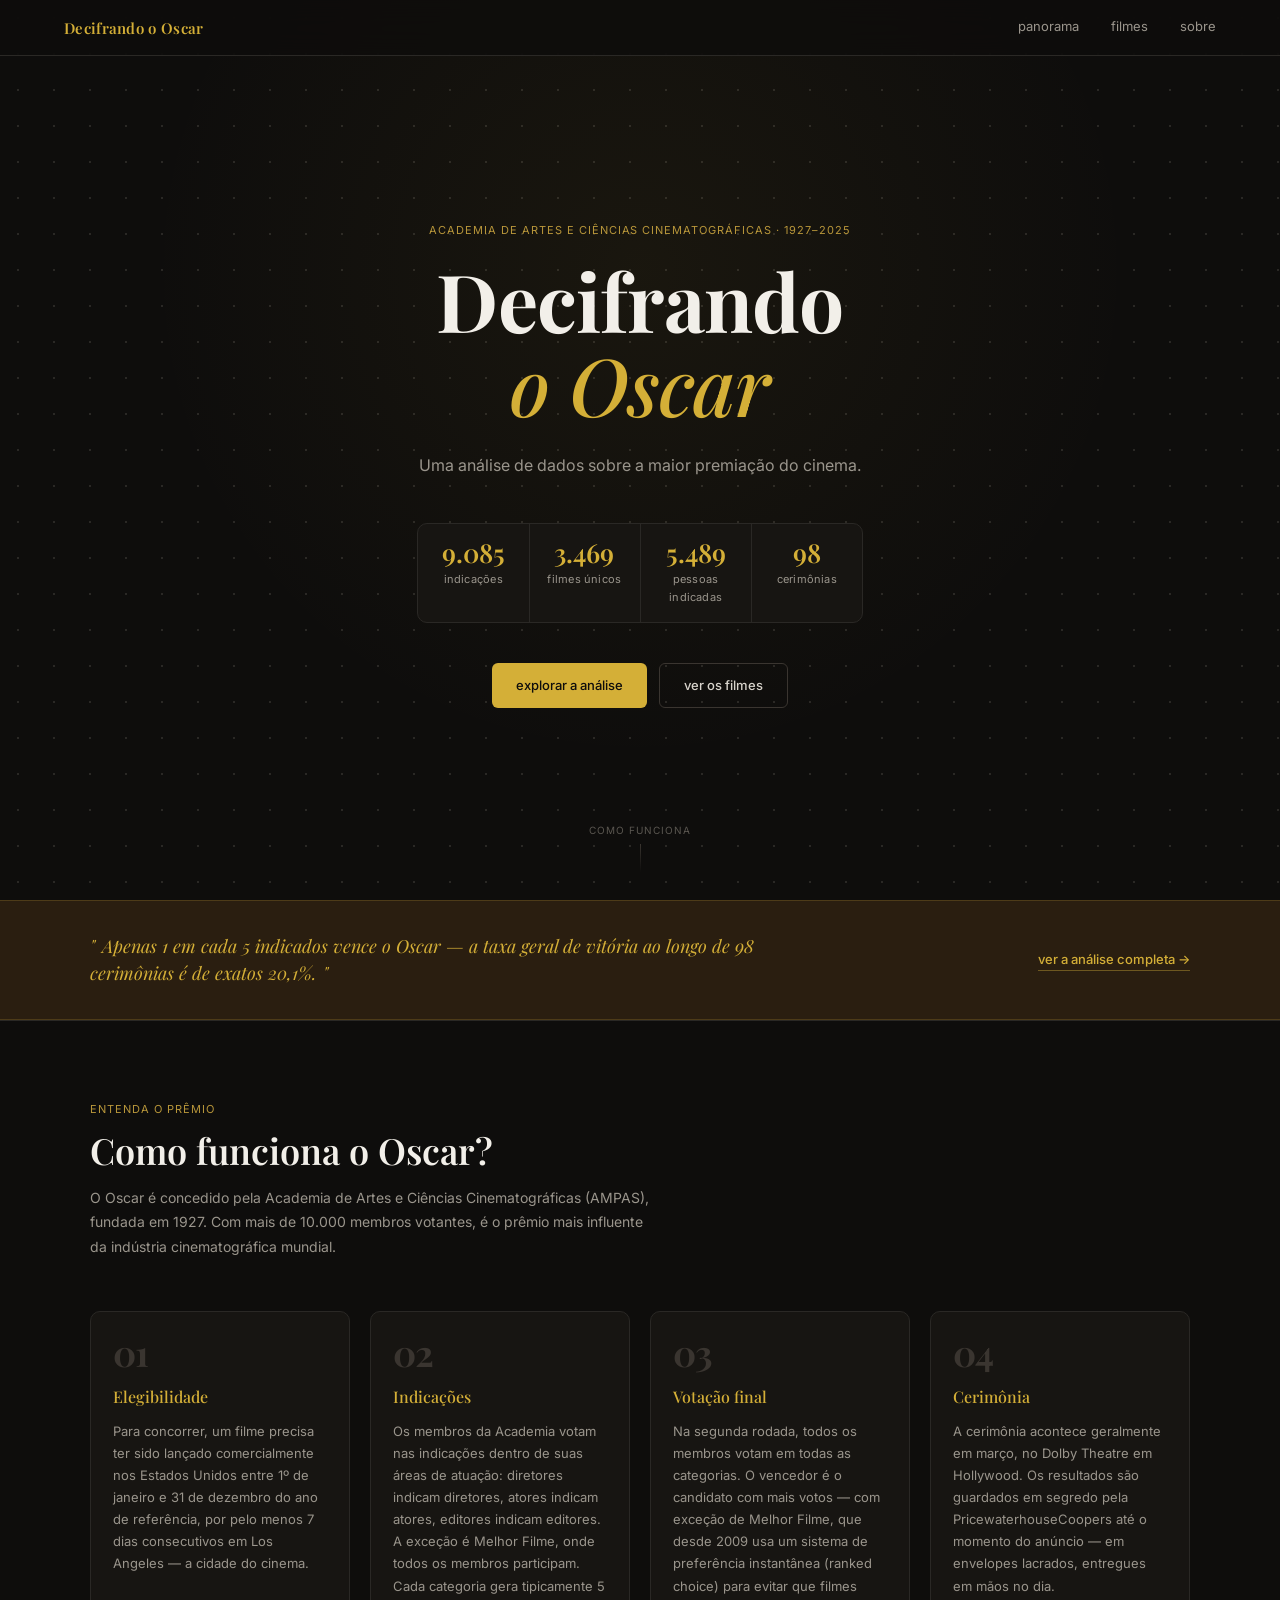
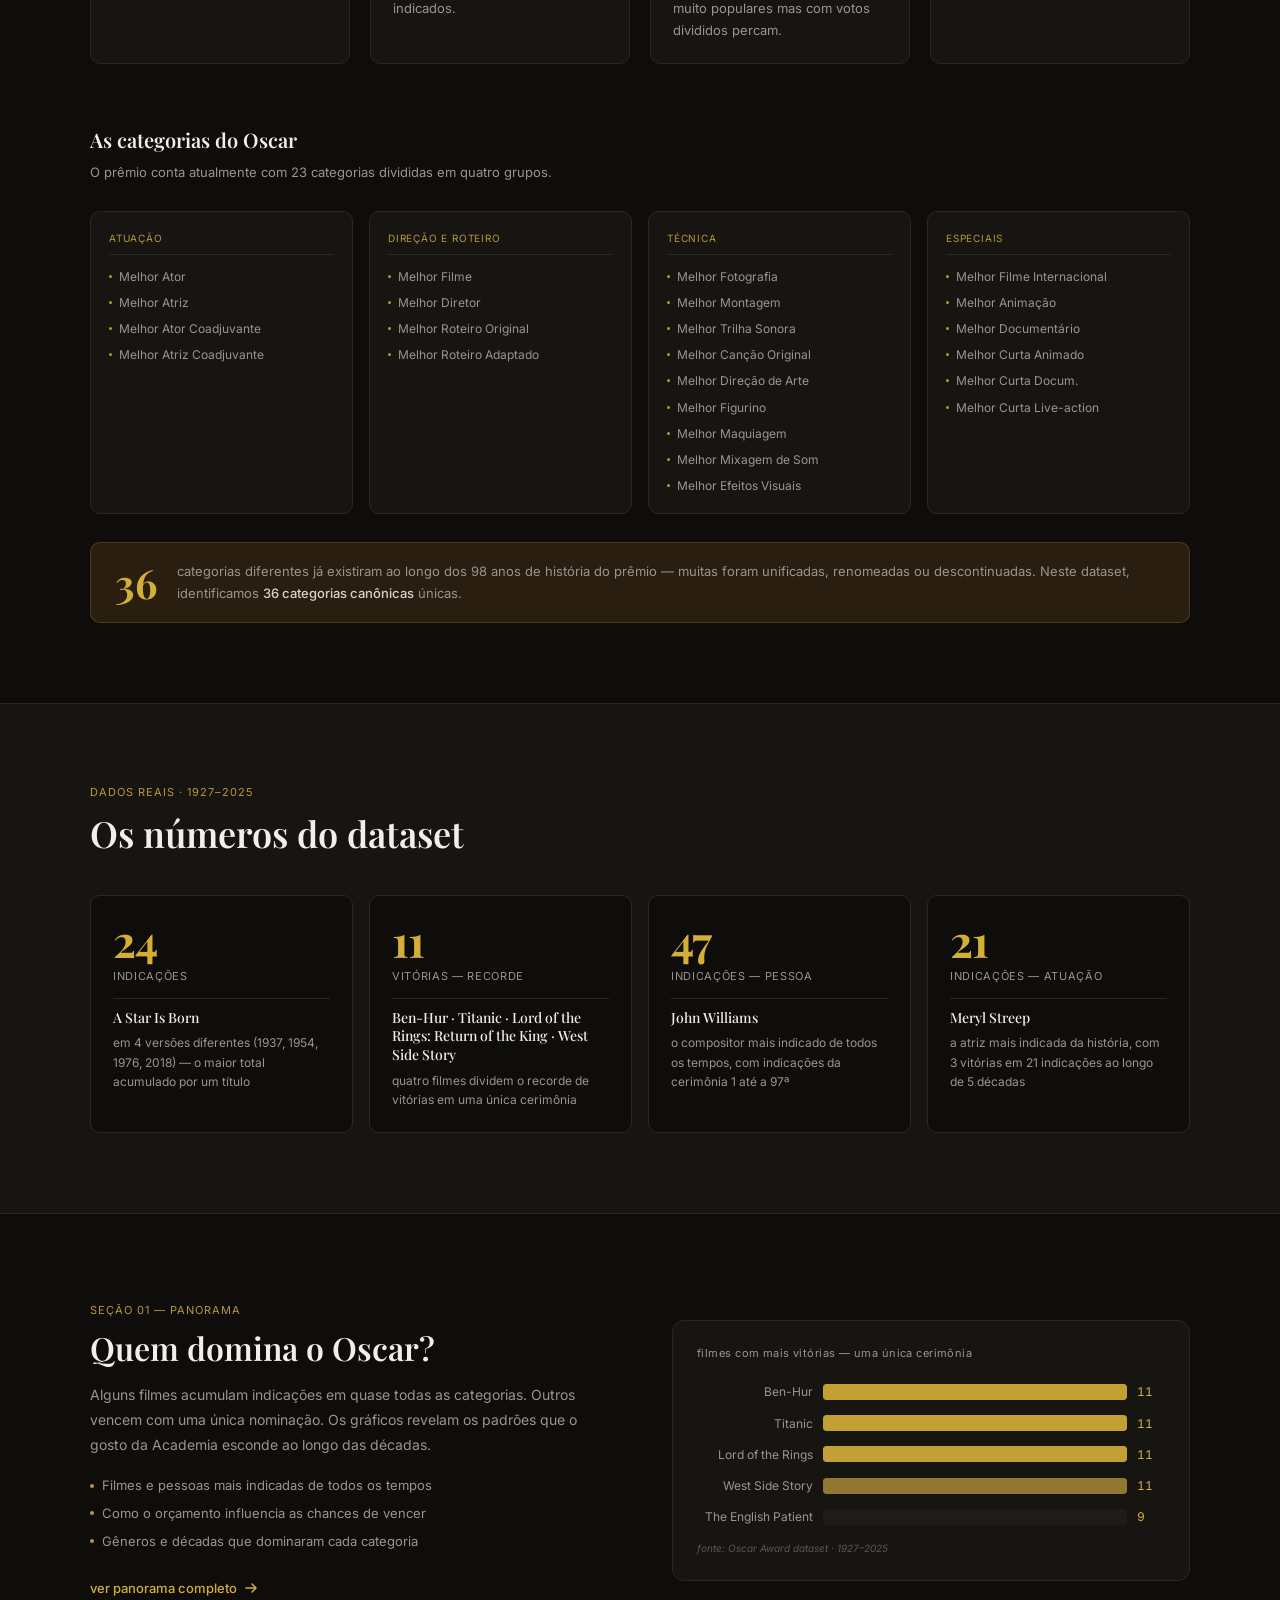
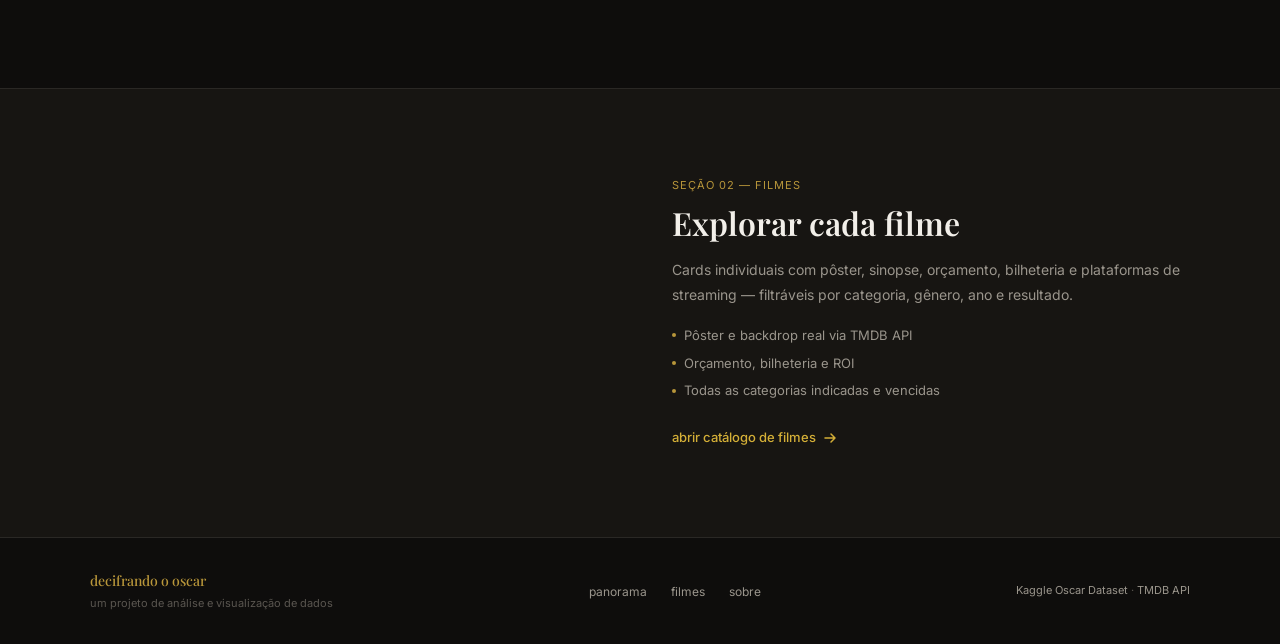
==== commit 7223c344: "Refactor HTML links and update CSS for improved layout; enhance film collection display in JS" ====
--- a/index.html
+++ b/index.html
@@ -64,8 +64,8 @@
         </div>
 
         <div class="hero__ctas">
-          <a href="pages/panorama.html" class="btn btn--primary">explorar a análise</a>
-          <a href="pages/filmes.html"   class="btn btn--ghost">ver os filmes</a>
+          <a href="panorama.html" class="btn btn--primary">explorar a análise</a>
+          <a href="filmes.html"   class="btn btn--ghost">ver os filmes</a>
         </div>
       </div>
       <div class="hero__scroll" aria-hidden="true">
@@ -81,7 +81,7 @@
           Apenas 1 em cada 5 indicados vence o Oscar — a taxa geral de vitória
           ao longo de 98 cerimônias é de exatos 20,1%.
         </p>
-        <a href="pages/panorama.html" class="highlight__cta">ver a análise completa →</a>
+        <a href="panorama.html" class="highlight__cta">ver a análise completa →</a>
       </div>
     </section>
 
@@ -279,7 +279,7 @@
             <li>Como o orçamento influencia as chances de vencer</li>
             <li>Gêneros e décadas que dominaram cada categoria</li>
           </ul>
-          <a href="pages/panorama.html" class="teaser__link">
+          <a href="panorama.html" class="teaser__link">
             ver panorama completo
             <svg width="16" height="16" viewBox="0 0 16 16" fill="none" aria-hidden="true">
               <path d="M3 8h10M9 4l4 4-4 4" stroke="currentColor" stroke-width="1.5" stroke-linecap="round" stroke-linejoin="round"/>
@@ -338,7 +338,7 @@
             <li>Orçamento, bilheteria e ROI</li>
             <li>Todas as categorias indicadas e vencidas</li>
           </ul>
-          <a href="pages/filmes.html" class="teaser__link">
+          <a href="filmes.html" class="teaser__link">
             abrir catálogo de filmes
             <svg width="16" height="16" viewBox="0 0 16 16" fill="none" aria-hidden="true">
               <path d="M3 8h10M9 4l4 4-4 4" stroke="currentColor" stroke-width="1.5" stroke-linecap="round" stroke-linejoin="round"/>
@@ -365,9 +365,9 @@
         <p class="footer__tagline">um projeto de análise e visualização de dados</p>
       </div>
       <nav class="footer__nav" aria-label="Links do rodapé">
-        <a href="pages/panorama.html">panorama</a>
-        <a href="pages/filmes.html">filmes</a>
-        <a href="pages/sobre.html">sobre</a>
+        <a href="panorama.html">panorama</a>
+        <a href="filmes.html">filmes</a>
+        <a href="sobre.html">sobre</a>
       </nav>
       <p class="footer__credit">
         <a href="https://www.kaggle.com" target="_blank" rel="noopener">Kaggle Oscar Dataset</a>
--- a/css/main.css
+++ b/css/main.css
@@ -1,9 +1,3 @@
-/* ════════════════════════════════════════════════════════════
-   main.css — Decifrando o Oscar
-   Paleta: grafite · dourado · vermelho escuro · areia
-   Tipografia: Playfair Display (títulos) + Inter (corpo/UI)
-   ════════════════════════════════════════════════════════════ */
-
 *, *::before, *::after { box-sizing: border-box; margin: 0; padding: 0; }
 
 :root {
--- a/css/home.css
+++ b/css/home.css
@@ -1,8 +1,3 @@
-/* ════════════════════════════════════════════════════════════
-   home.css — Decifrando o Oscar
-   Estilos específicos da página inicial
-   ════════════════════════════════════════════════════════════ */
-
 /* ── HELPERS COMPARTILHADOS ────────────────────────────────── */
 .section-eyebrow {
   font-size: 11px;
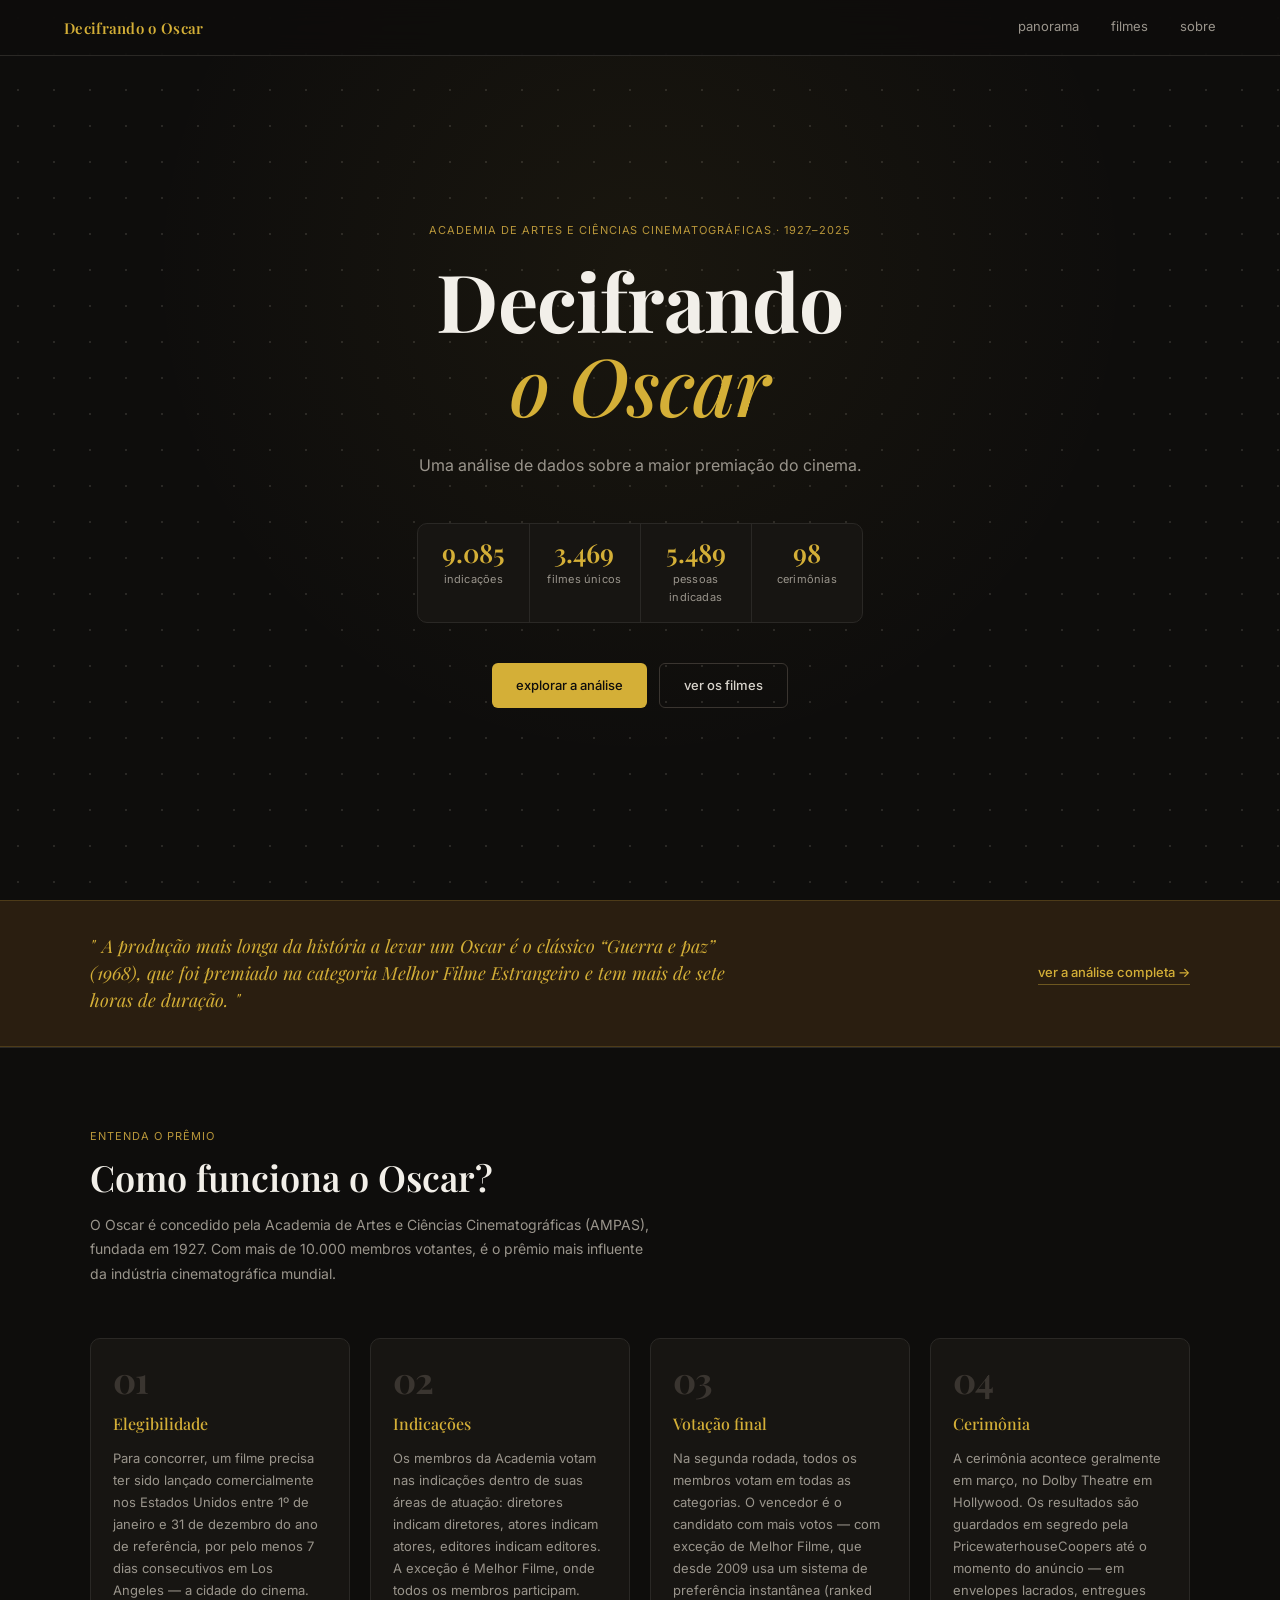
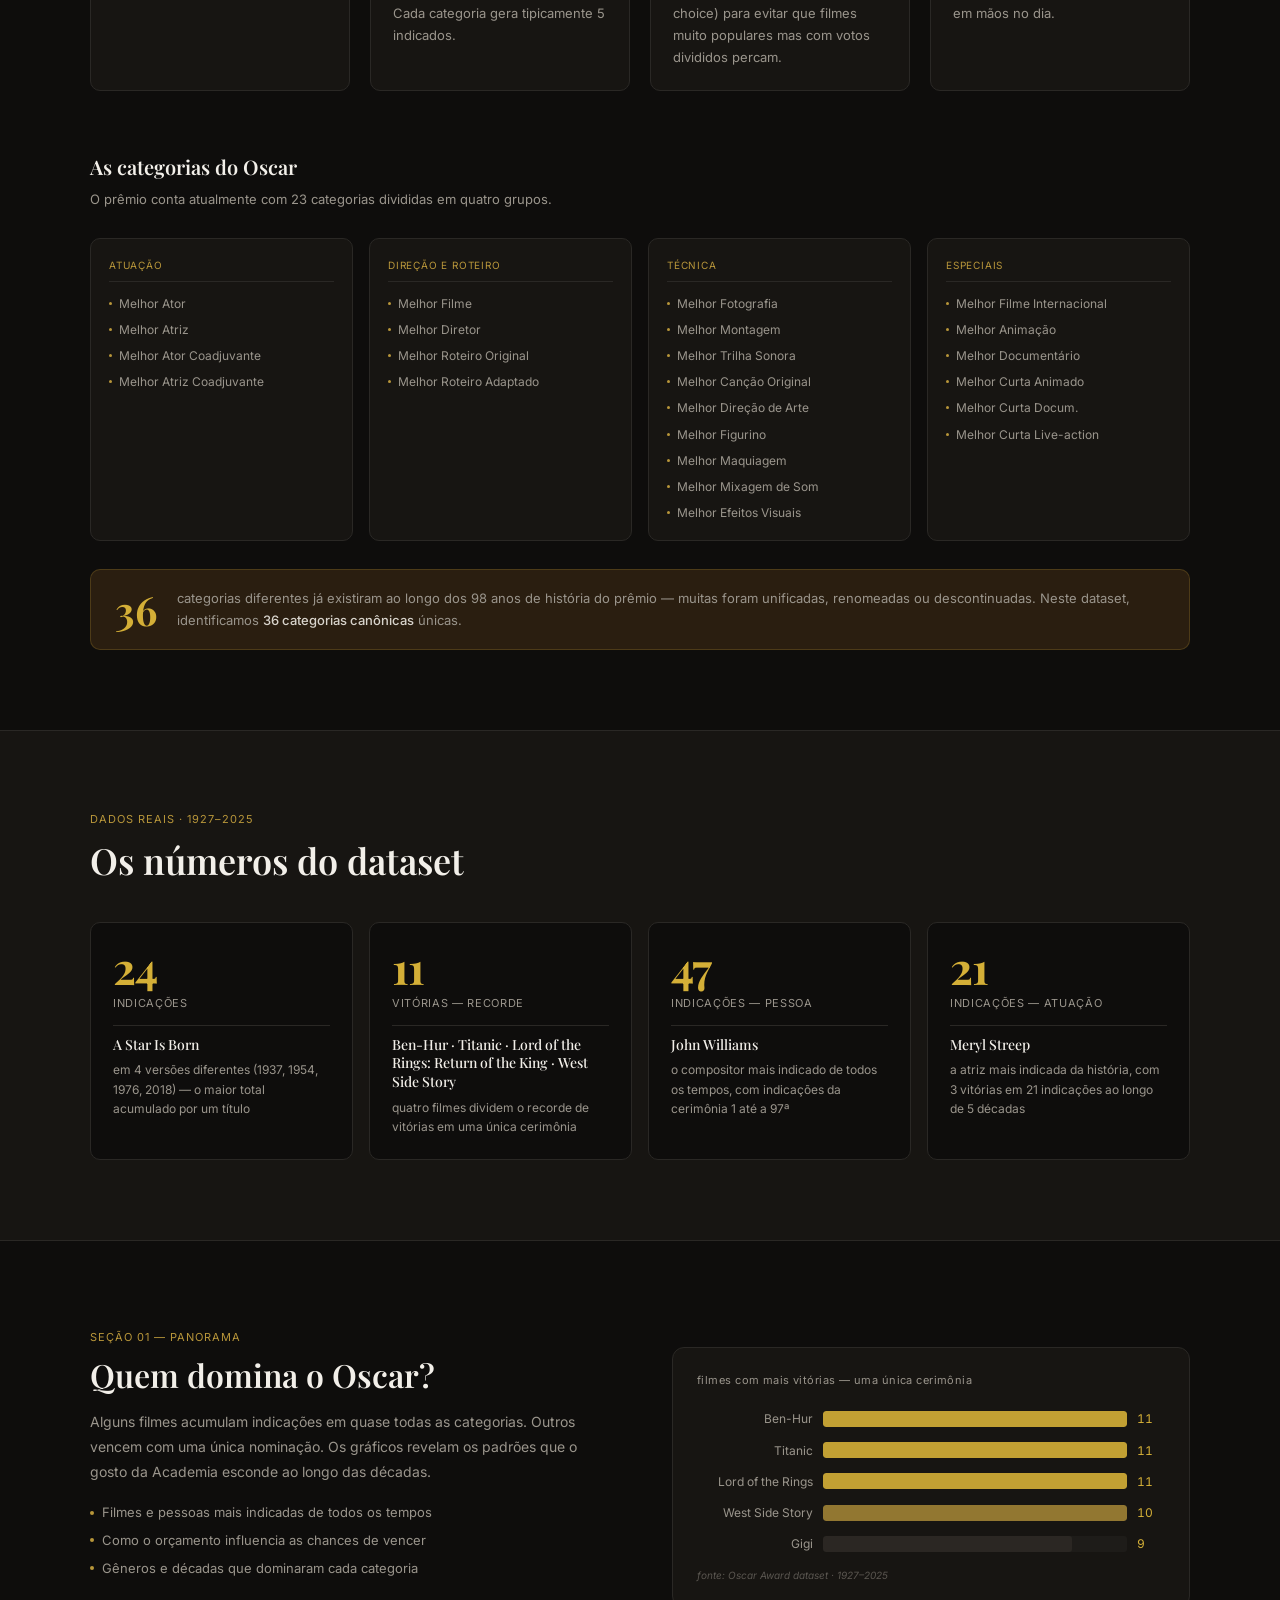
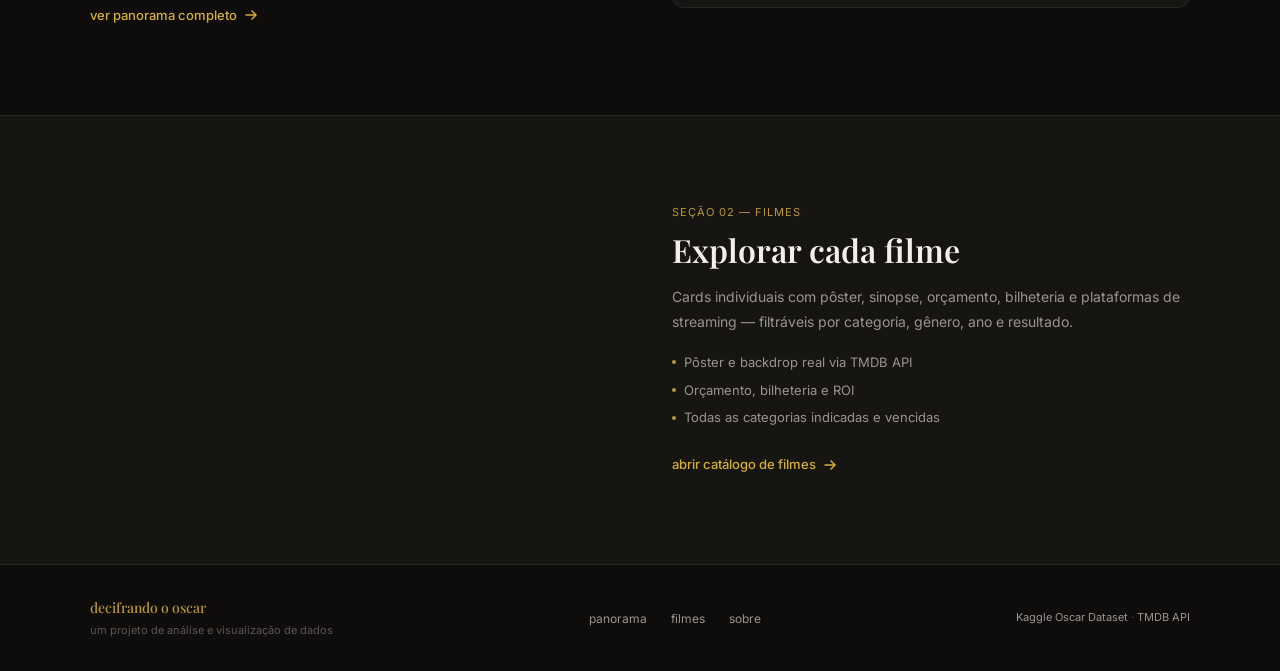
==== commit 2107da33: "Update files" ====
--- a/index.html
+++ b/index.html
@@ -68,18 +68,18 @@
           <a href="filmes.html"   class="btn btn--ghost">ver os filmes</a>
         </div>
       </div>
-      <div class="hero__scroll" aria-hidden="true">
-        <span class="hero__scroll-label">como funciona</span>
+      <!-- <div class="hero__scroll" aria-hidden="true">
+        <span class="hero__scroll-label"></span>
         <span class="hero__scroll-arrow"></span>
-      </div>
+      </div> -->
     </section>
 
     <!-- ── CURIOSIDADE DESTAQUE ───────────────────────────────── -->
     <section class="highlight" aria-label="Curiosidade em destaque">
       <div class="highlight__inner">
         <p class="highlight__quote">
-          Apenas 1 em cada 5 indicados vence o Oscar — a taxa geral de vitória
-          ao longo de 98 cerimônias é de exatos 20,1%.
+          A produção mais longa da história a levar um Oscar é o clássico <a href="filme.html?id=29266" target="_blank">“Guerra e paz” (1968)</a>, 
+          que foi premiado na categoria Melhor Filme Estrangeiro e tem mais de sete horas de duração.
         </p>
         <a href="panorama.html" class="highlight__cta">ver a análise completa →</a>
       </div>
@@ -308,10 +308,10 @@
             <div class="bar-item" role="listitem" style="--pct:100%">
               <span class="bar-item__name">West Side Story</span>
               <div class="bar-item__track"><div class="bar-item__fill bar-item__fill--hi"></div></div>
-              <span class="bar-item__val">11</span>
+              <span class="bar-item__val">10</span>
             </div>
             <div class="bar-item" role="listitem" style="--pct:82%">
-              <span class="bar-item__name">The English Patient</span>
+              <span class="bar-item__name">Gigi</span>
               <div class="bar-item__track"><div class="bar-item__fill bar-item__fill--dim"></div></div>
               <span class="bar-item__val">9</span>
             </div>
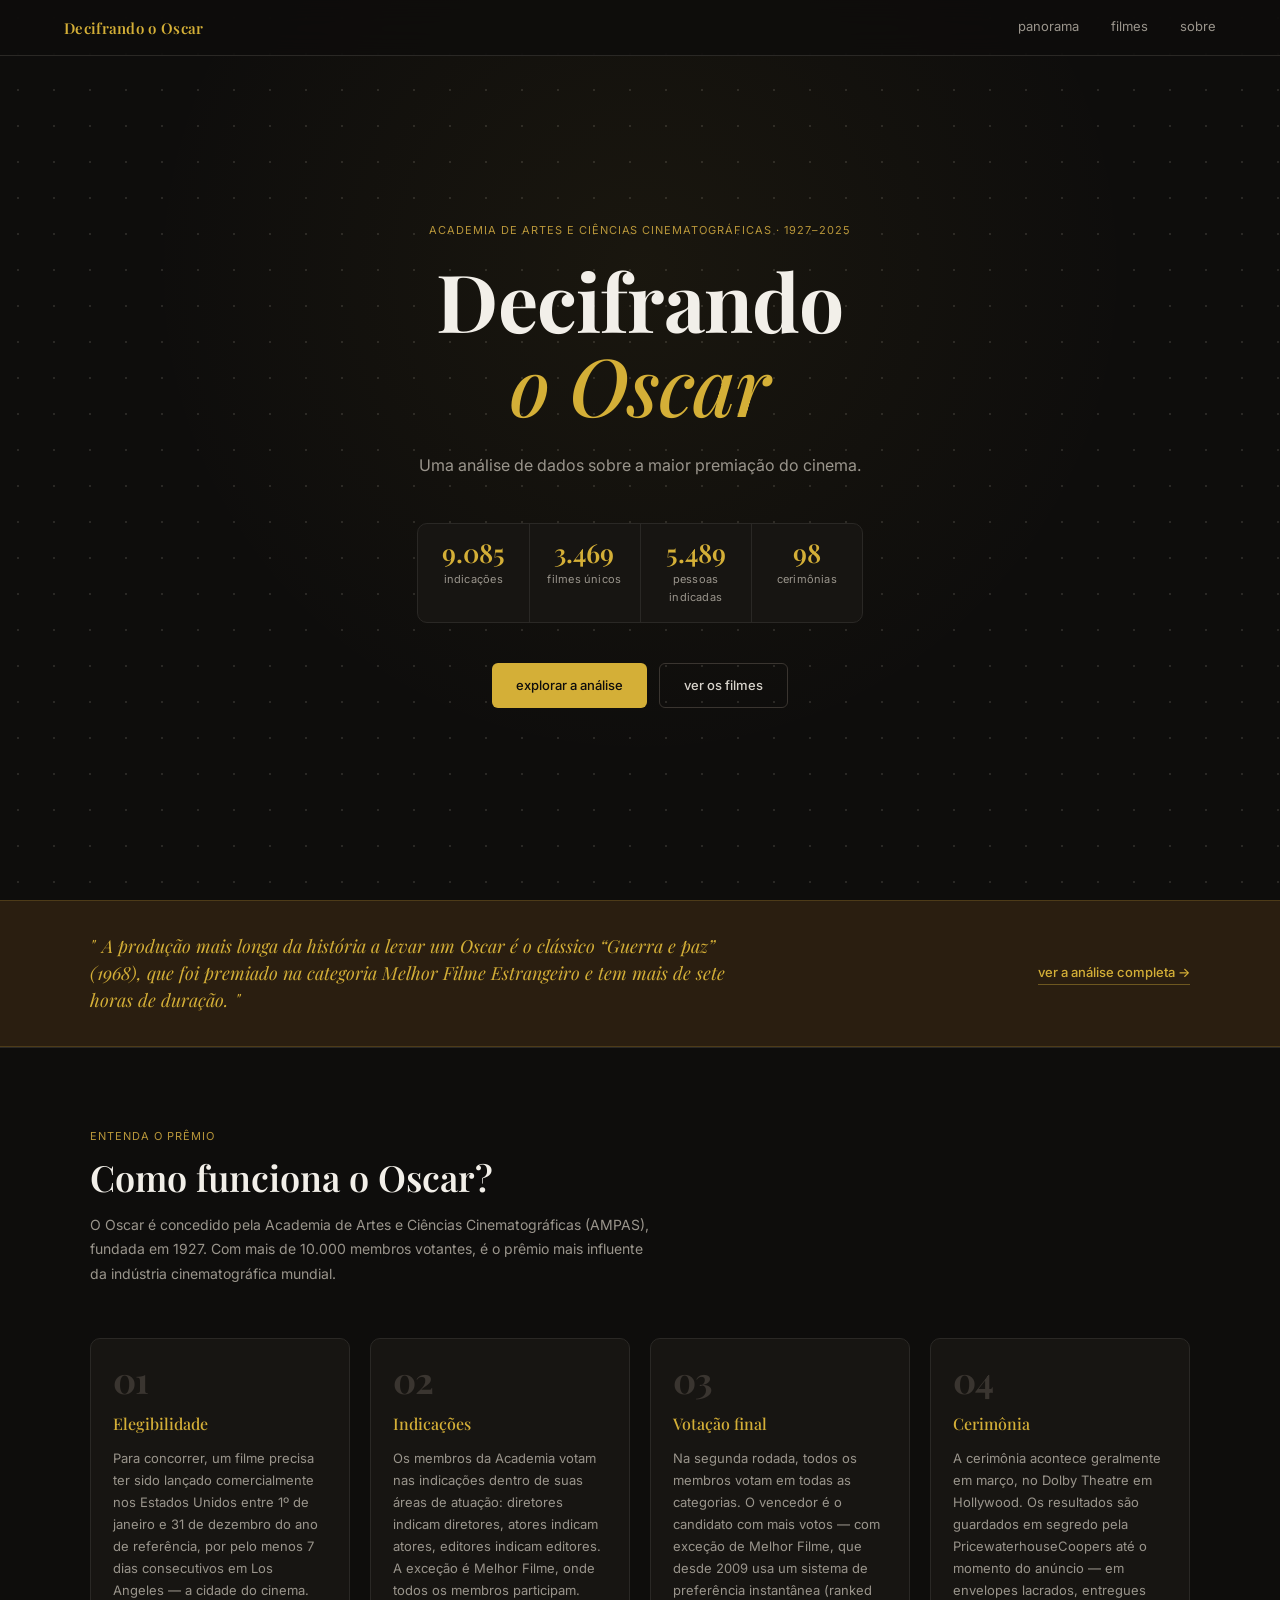
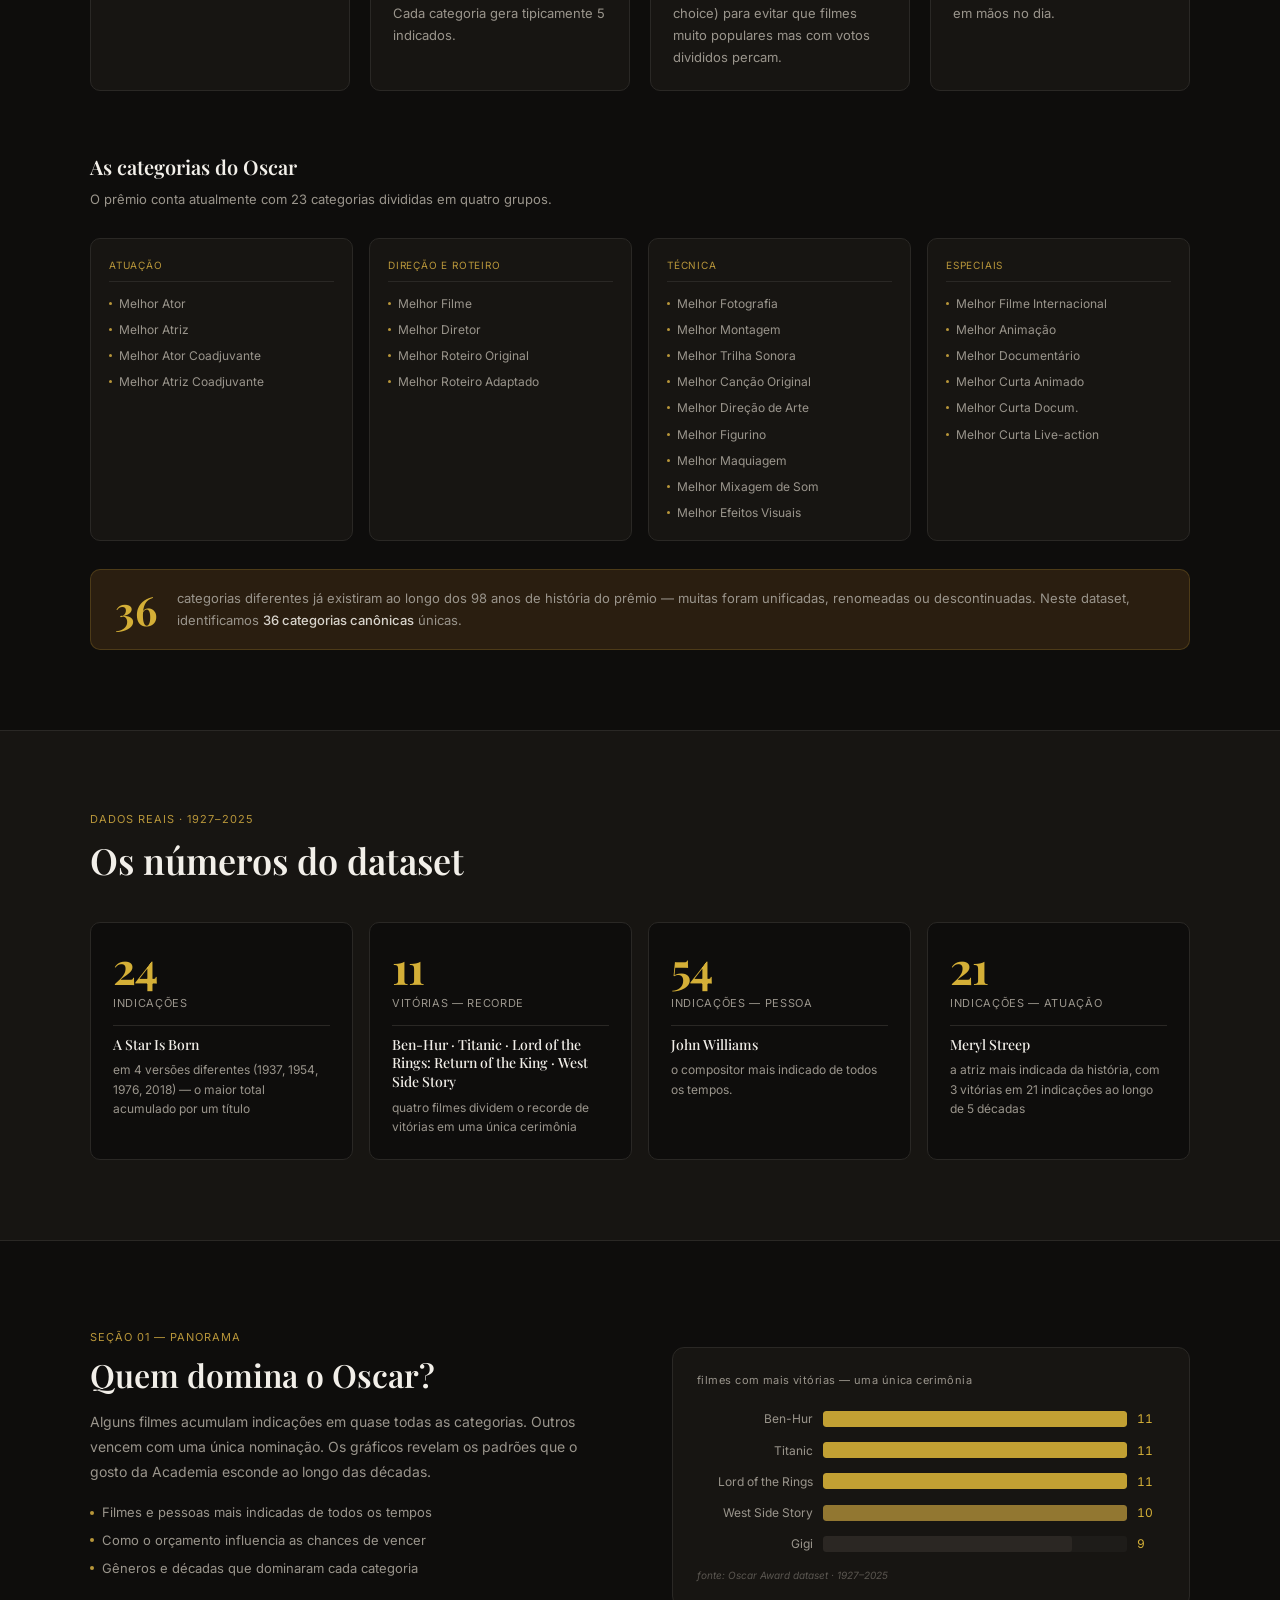
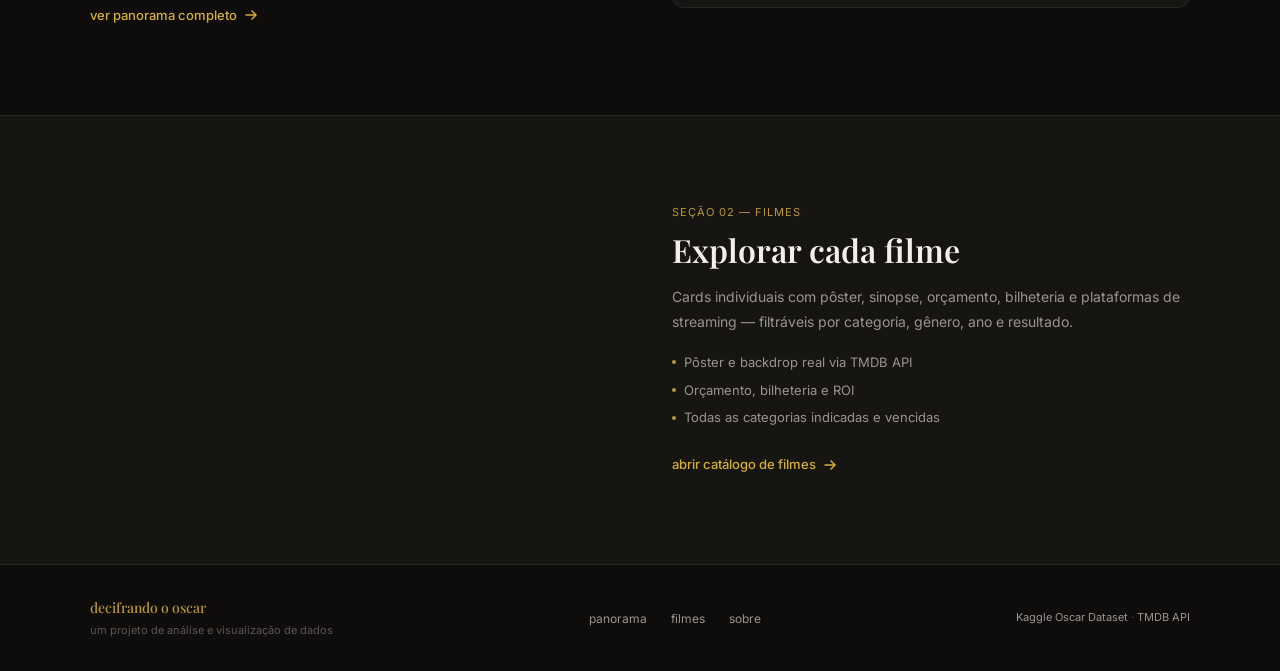
==== commit 49149402: "update index.html" ====
--- a/index.html
+++ b/index.html
@@ -245,10 +245,10 @@
           </div>
 
           <div class="recorde-card">
-            <p class="recorde-card__num">47</p>
+            <p class="recorde-card__num">54</p>
             <p class="recorde-card__label">indicações — pessoa</p>
             <p class="recorde-card__filme">John Williams</p>
-            <p class="recorde-card__detalhe">o compositor mais indicado de todos os tempos, com indicações da cerimônia 1 até a 97ª</p>
+            <p class="recorde-card__detalhe">o compositor mais indicado de todos os tempos.</p>
           </div>
 
           <div class="recorde-card">
